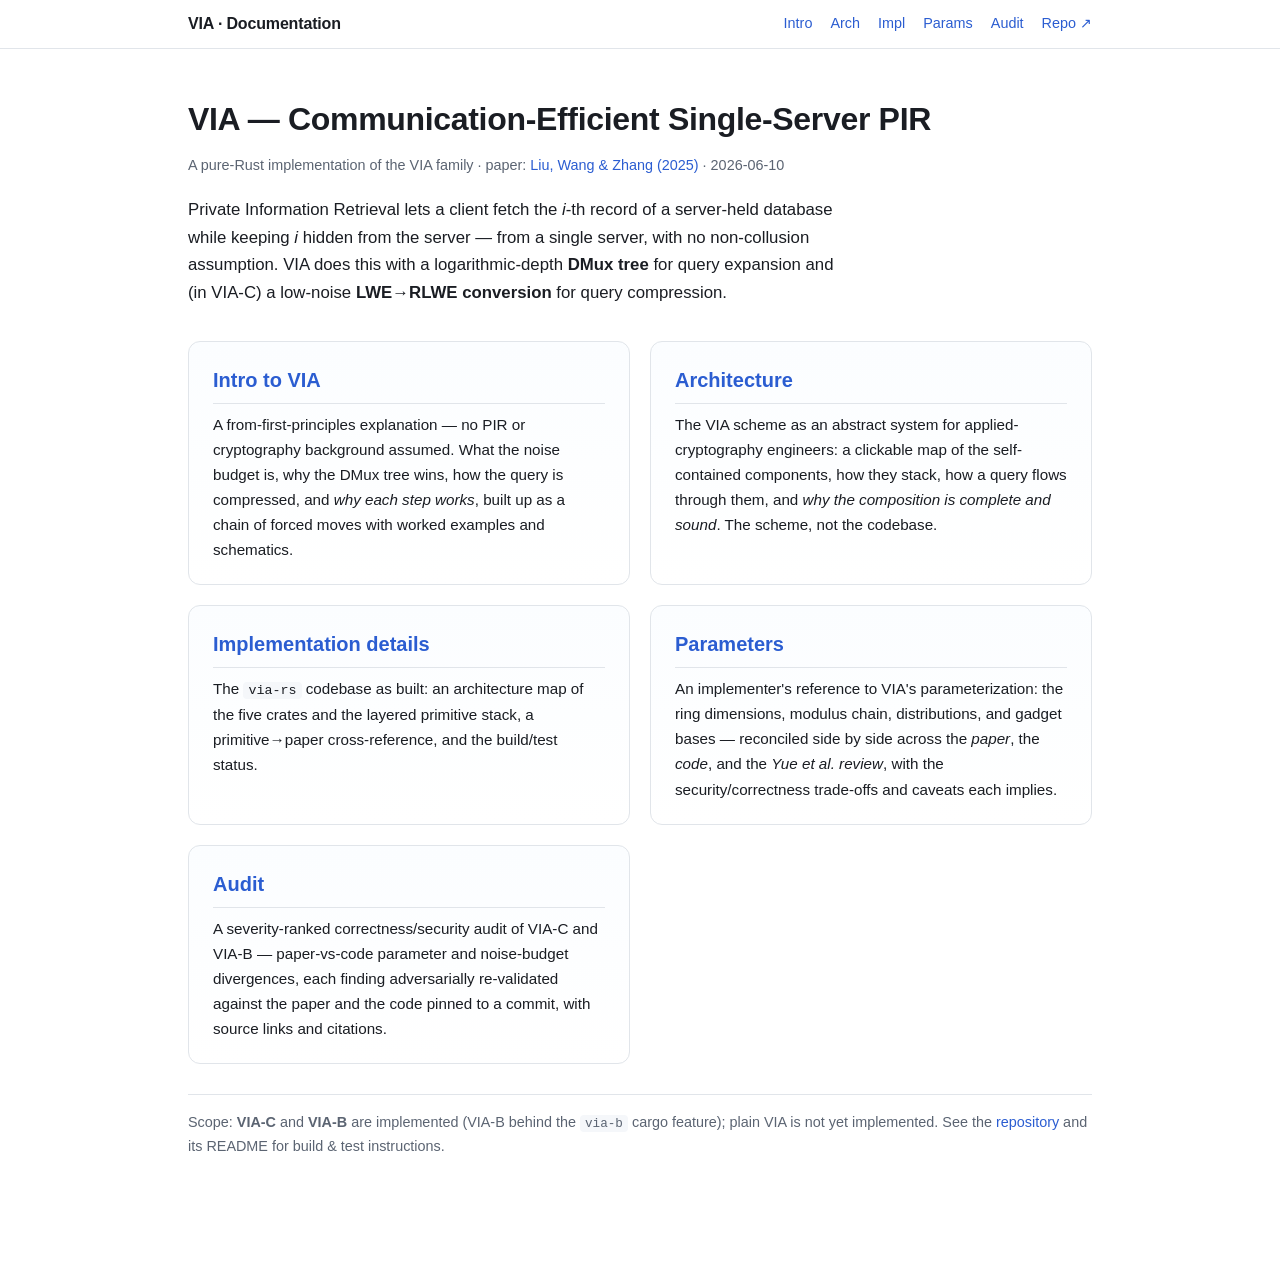
==== docs/index.html @ c0066546 "docs: drop trailing arrows from index card headings Co-Authored-By: Claude Opus 4.8 (1M context) <no" ====
<!DOCTYPE html>
<html lang="en">
<head>
<meta charset="utf-8" />
<meta name="viewport" content="width=device-width, initial-scale=1" />
<title>VIA — Documentation</title>
<link rel="stylesheet" href="style.css" />

</head>
<body>
<header class="site"><div class="site-inner">
  <a class="brand" href="index.html">VIA &middot; Documentation</a>
  <nav>
    <a href="intro.html">Intro</a>
    <a href="architecture.html">Arch</a>
    <a href="implementation.html">Impl</a>
    <a href="params.html">Params</a>
    <a href="audit.html">Audit</a>
    <a href="https://github.com/roynalnaruto/via-rs" target="_blank" rel="noopener">Repo &#8599;</a>
  </nav>
</div></header>
<div class="wrap">
  <div class="hero">
    <h1>VIA — Communication-Efficient Single-Server PIR</h1>
    <div class="meta">A pure-Rust implementation of the VIA family &middot; paper: <a href="https://eprint.iacr.org/2025/2074" target="_blank" rel="noopener">Liu, Wang &amp; Zhang (2025)</a> &middot; 2026-06-10</div>
    <p class="lead">Private Information Retrieval lets a client fetch the <em>i</em>-th record of a server-held database while keeping <em>i</em> hidden from the server &mdash; from a single server, with no non-collusion assumption. VIA does this with a logarithmic-depth <strong>DMux tree</strong> for query expansion and (in VIA-C) a low-noise <strong>LWE&rarr;RLWE conversion</strong> for query compression.</p>
  </div>
  <div class="cards">
    <a class="card" href="intro.html">
      <h2>Intro to VIA</h2>
      <p>A from-first-principles explanation &mdash; no PIR or cryptography background assumed. What the noise budget is, why the DMux tree wins, how the query is compressed, and <em>why each step works</em>, built up as a chain of forced moves with worked examples and schematics.</p>
    </a>
    <a class="card" href="architecture.html">
      <h2>Architecture</h2>
      <p>The VIA scheme as an abstract system for applied-cryptography engineers: a clickable map of the self-contained components, how they stack, how a query flows through them, and <em>why the composition is complete and sound</em>. The scheme, not the codebase.</p>
    </a>
    <a class="card" href="implementation.html">
      <h2>Implementation details</h2>
      <p>The <code>via-rs</code> codebase as built: an architecture map of the five crates and the layered primitive stack, a primitive&rarr;paper cross-reference, and the build/test status.</p>
    </a>
    <a class="card" href="params.html">
      <h2>Parameters</h2>
      <p>An implementer's reference to VIA's parameterization: the ring dimensions, modulus chain, distributions, and gadget bases &mdash; reconciled side by side across the <em>paper</em>, the <em>code</em>, and the <em>Yue et al. review</em>, with the security/correctness trade-offs and caveats each implies.</p>
    </a>
    <a class="card" href="audit.html">
      <h2>Audit</h2>
      <p>A severity-ranked correctness/security audit of VIA-C and VIA-B &mdash; paper-vs-code parameter and noise-budget divergences, each finding adversarially re-validated against the paper and the code pinned to a commit, with source links and citations.</p>
    </a>
  </div>
  <p class="foot-note">Scope: <strong>VIA-C</strong> and <strong>VIA-B</strong> are implemented (VIA-B behind the <code>via-b</code> cargo feature); plain VIA is not yet implemented. See the <a href="https://github.com/roynalnaruto/via-rs" target="_blank" rel="noopener">repository</a> and its README for build &amp; test instructions.</p>
</div>
</body>
</html>
---- docs/style.css ----
:root{--fg:#1a1d23;--muted:#5b6472;--bg:#fff;--soft:#f5f7fa;--line:#e1e5ea;--accent:#2b5dd1;
  --paper:#2b5dd1;--code:#1f9d6b;--infer:#b8860b;--flag:#c0392b;
  --crit:#c0392b;--high:#e67e22;--med:#d4a017;--low:#7f8c8d;--green:#1f9d6b;--red:#c0392b;}
*{box-sizing:border-box;}
body{font:16px/1.65 -apple-system,BlinkMacSystemFont,"Segoe UI",Roboto,Helvetica,Arial,sans-serif;color:var(--fg);background:var(--bg);margin:0;}
a{color:var(--accent);text-decoration:none;} a:hover{text-decoration:underline;}
code{background:var(--soft);padding:1px 5px;border-radius:4px;font-size:0.88em;font-family:"SF Mono","JetBrains Mono",Consolas,monospace;}
header.site{position:sticky;top:0;z-index:50;background:rgba(255,255,255,0.92);backdrop-filter:saturate(180%) blur(8px);border-bottom:1px solid var(--line);}
.site-inner{max-width:960px;margin:0 auto;padding:11px 28px;display:flex;align-items:center;gap:20px;flex-wrap:wrap;}
.brand{font-weight:700;letter-spacing:-0.01em;color:var(--fg);}
header.site nav{display:flex;gap:18px;font-size:0.9rem;margin-left:auto;}
header.site nav a.on{color:var(--fg);font-weight:650;border-bottom:2px solid var(--accent);}
.wrap{max-width:960px;margin:0 auto;padding:34px 28px 110px;}
.hero h1{font-size:2rem;margin:10px 0 8px;letter-spacing:-0.01em;}
.hero .meta{color:var(--muted);font-size:0.9rem;}
.hero .lead{font-size:1.05rem;margin:18px 0 8px;max-width:70ch;}
.page-title{font-size:1.9rem;margin:14px 0 18px;letter-spacing:-0.01em;}
.cards{display:grid;grid-template-columns:1fr 1fr;gap:20px;margin:34px 0 28px;}
@media(max-width:680px){.cards{grid-template-columns:1fr;}}
.card{display:block;border:1px solid var(--line);border-radius:12px;padding:22px 24px;background:linear-gradient(180deg,#fbfdff,#fff);transition:border-color .15s,box-shadow .15s,transform .15s;}
.card:hover{border-color:#bcd0f5;box-shadow:0 6px 22px rgba(43,93,209,0.10);transform:translateY(-2px);text-decoration:none;}
.card h2{margin:0 0 8px;font-size:1.25rem;color:var(--accent);}
.card p{margin:0;color:var(--fg);font-size:0.95rem;}
.foot-note{color:var(--muted);font-size:0.9rem;border-top:1px solid var(--line);padding-top:16px;margin-top:30px;}
h2{font-size:1.45rem;margin:46px 0 12px;padding-bottom:6px;border-bottom:1px solid var(--line);}
h3{font-size:1.3rem;margin:38px 0 12px;padding-bottom:6px;border-bottom:1px solid var(--line);}
h4{font-size:1.06rem;margin:24px 0 8px;color:var(--accent);}
p,li{color:var(--fg);}
table{border-collapse:collapse;width:100%;margin:16px 0;font-size:0.9rem;}
th,td{border:1px solid var(--line);padding:8px 11px;text-align:left;vertical-align:top;}
th{background:var(--soft);font-weight:600;} tbody tr:nth-child(even){background:#fafbfc;}
pre.mermaid{background:none;border:none;text-align:center;margin:10px 0;}
svg{max-width:100%;height:auto;}
figure.fig{margin:20px 0;text-align:center;} figure.fig figcaption{font-size:0.82rem;color:var(--muted);margin-top:8px;}
.example{background:#f3f8ff;border:1px solid #cfe0ff;border-radius:9px;padding:4px 22px 16px;margin:20px 0;}
.example h4{margin:16px 0 4px;}
.tag{display:inline-block;font-size:0.7rem;font-weight:700;text-transform:uppercase;letter-spacing:0.04em;padding:1px 7px;border-radius:4px;vertical-align:middle;color:#fff;}
.tag-paper{background:var(--paper);} .tag-code{background:var(--code);} .tag-infer{background:var(--infer);} .tag-flag{background:var(--flag);}
a.tag{text-decoration:none;} a.tag:hover{filter:brightness(1.12);text-decoration:none;} .tag-paper[title],.tag-code[title]{cursor:help;} a.tag.tag-code{cursor:pointer;}
a.srcref{font-family:"SF Mono",Consolas,monospace;white-space:nowrap;}
.legend{font-size:0.82rem;color:var(--muted);} .legend span{margin-right:14px;}
.key{font-size:0.8rem;color:var(--muted);}
.finding{border:1px solid var(--line);border-left-width:5px;border-radius:6px;padding:14px 16px;margin:16px 0;background:#fff;}
.finding.sev-critical{border-left-color:var(--crit);} .finding.sev-high{border-left-color:var(--high);}
.finding.sev-medium{border-left-color:var(--med);} .finding.sev-low{border-left-color:var(--low);} .finding.sev-good{border-left-color:var(--code);}
.finding .f-head{display:flex;align-items:baseline;gap:10px;flex-wrap:wrap;margin-bottom:6px;} .finding .f-title{font-weight:700;font-size:1.02rem;}
.sev{font-size:0.7rem;font-weight:700;text-transform:uppercase;padding:2px 8px;border-radius:4px;color:#fff;}
.sev-critical .sev{background:var(--crit);} .sev-high .sev{background:var(--high);} .sev-medium .sev{background:var(--med);} .sev-low .sev{background:var(--low);} .sev-good .sev{background:var(--code);}
.finding .loc{font-family:"SF Mono",Consolas,monospace;font-size:0.82rem;color:var(--muted);} .finding .conf{color:var(--muted);font-size:0.85rem;}
.callout{background:#fff8e1;border:1px solid #f0d98a;border-radius:6px;padding:12px 16px;margin:16px 0;} .callout.uncertain{background:#fdeceaff;border-color:#e8b4ad;}
sup a{font-size:0.72em;padding:0 1px;}
ol.footnotes{font-size:0.84rem;color:var(--muted);border-top:1px solid var(--line);margin-top:48px;padding-top:18px;} ol.footnotes li{margin-bottom:7px;}
@media print{a{color:var(--fg);} header.site{position:static;} .wrap{max-width:none;padding:0;} pre.mermaid,.finding{break-inside:avoid;}}
/* paper-tag hover tooltip (reliable, unlike the native title popup) */
.tag-paper{position:relative;}
.tag-paper[title]:hover::after{content:attr(title);position:absolute;left:0;bottom:150%;z-index:60;width:max-content;max-width:340px;white-space:normal;text-transform:none;letter-spacing:normal;font-weight:400;font-style:normal;font-size:0.78rem;line-height:1.4;color:#fff;background:#1a1d23;padding:7px 10px;border-radius:6px;box-shadow:0 4px 16px rgba(0,0,0,0.2);}
/* in-page nav: TOC line + back-to-top arrows */
h3,h4,.toc{scroll-margin-top:64px;}
.toc{font-size:0.92rem;margin:10px 0 4px;}
.toc a{white-space:nowrap;}
.totop{font-size:0.8em;margin:24px 0 -14px;}
.totop a{color:var(--muted);text-decoration:none;}
.totop a:hover{color:var(--accent);}
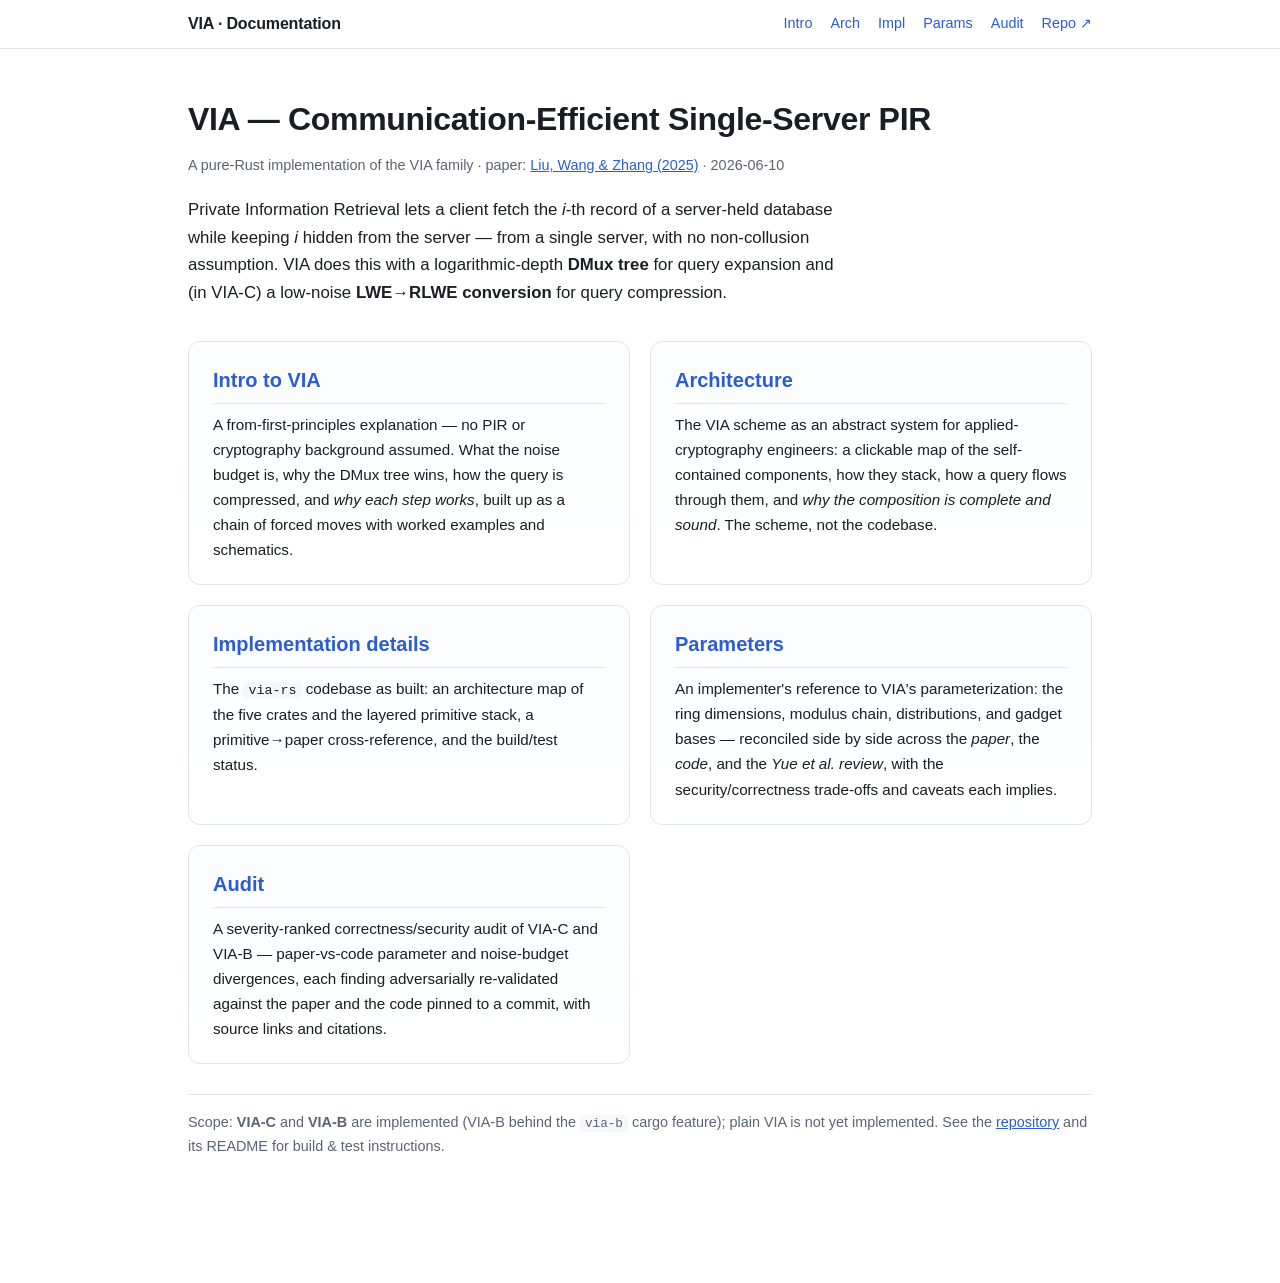
==== commit ae36dfce: "docs: accessibility pass (WCAG A/AA) across the site - Pill/severity colors darkened so white text m" ====
--- a/docs/index.html
+++ b/docs/index.html
@@ -19,7 +19,7 @@
     <a href="https://github.com/roynalnaruto/via-rs" target="_blank" rel="noopener">Repo &#8599;</a>
   </nav>
 </div></header>
-<div class="wrap">
+<div class="wrap" role="main">
   <div class="hero">
     <h1>VIA — Communication-Efficient Single-Server PIR</h1>
     <div class="meta">A pure-Rust implementation of the VIA family &middot; paper: <a href="https://eprint.iacr.org/2025/2074" target="_blank" rel="noopener">Liu, Wang &amp; Zhang (2025)</a> &middot; 2026-06-10</div>
--- a/docs/style.css
+++ b/docs/style.css
@@ -1,9 +1,14 @@
 :root{--fg:#1a1d23;--muted:#5b6472;--bg:#fff;--soft:#f5f7fa;--line:#e1e5ea;--accent:#2b5dd1;
-  --paper:#2b5dd1;--code:#1f9d6b;--infer:#b8860b;--flag:#c0392b;
-  --crit:#c0392b;--high:#e67e22;--med:#d4a017;--low:#7f8c8d;--green:#1f9d6b;--red:#c0392b;}
+  /* pill backgrounds: darkened so white text meets WCAG AA (>=4.5:1) at pill text size */
+  --paper:#2b5dd1;--code:#1a855b;--infer:#976e09;--flag:#c0392b;
+  --crit:#c0392b;--high:#af601a;--med:#926e10;--low:#6c7778;--green:#1a855b;--red:#c0392b;}
 *{box-sizing:border-box;}
 body{font:16px/1.65 -apple-system,BlinkMacSystemFont,"Segoe UI",Roboto,Helvetica,Arial,sans-serif;color:var(--fg);background:var(--bg);margin:0;}
 a{color:var(--accent);text-decoration:none;} a:hover{text-decoration:underline;}
+/* WCAG 1.4.1: links inside running text are underlined so they aren't distinguished by color alone */
+.wrap p a,.wrap li a,.wrap td a,.wrap th a,.hero .meta a,.callout a,.finding a,.example a,.toc a,.foot-note a,ol.footnotes a{text-decoration:underline;}
+#root a{text-decoration:underline;}
+.wrap a.tag,.wrap a.card,.wrap a.card *{text-decoration:none;}
 code{background:var(--soft);padding:1px 5px;border-radius:4px;font-size:0.88em;font-family:"SF Mono","JetBrains Mono",Consolas,monospace;}
 header.site{position:sticky;top:0;z-index:50;background:rgba(255,255,255,0.92);backdrop-filter:saturate(180%) blur(8px);border-bottom:1px solid var(--line);}
 .site-inner{max-width:960px;margin:0 auto;padding:11px 28px;display:flex;align-items:center;gap:20px;flex-wrap:wrap;}
@@ -16,7 +21,21 @@
 .hero .lead{font-size:1.05rem;margin:18px 0 8px;max-width:70ch;}
 .page-title{font-size:1.9rem;margin:14px 0 18px;letter-spacing:-0.01em;}
 .cards{display:grid;grid-template-columns:1fr 1fr;gap:20px;margin:34px 0 28px;}
-@media(max-width:680px){.cards{grid-template-columns:1fr;}}
+/* long content that must not widen the page on any screen */
+pre{overflow-x:auto;}
+.katex-display{overflow-x:auto;overflow-y:hidden;max-width:100%;padding:2px 0;}
+/* wide tables scroll inside a wrapper instead of widening (and zooming out) the page */
+.tscroll{overflow-x:auto;-webkit-overflow-scrolling:touch;max-width:100%;}
+@media(max-width:680px){
+  .cards{grid-template-columns:1fr;}
+  .wrap{padding:24px 16px 80px;}
+  .site-inner{padding:11px 16px;}
+  header.site nav{gap:14px;}
+  /* let long code / source refs / TOC entries wrap instead of overflowing */
+  code{overflow-wrap:anywhere;}
+  a.srcref{white-space:normal;}
+  .toc a{white-space:normal;}
+}
 .card{display:block;border:1px solid var(--line);border-radius:12px;padding:22px 24px;background:linear-gradient(180deg,#fbfdff,#fff);transition:border-color .15s,box-shadow .15s,transform .15s;}
 .card:hover{border-color:#bcd0f5;box-shadow:0 6px 22px rgba(43,93,209,0.10);transform:translateY(-2px);text-decoration:none;}
 .card h2{margin:0 0 8px;font-size:1.25rem;color:var(--accent);}
@@ -55,7 +74,7 @@
 .tag-paper{position:relative;}
 .tag-paper[title]:hover::after{content:attr(title);position:absolute;left:0;bottom:150%;z-index:60;width:max-content;max-width:340px;white-space:normal;text-transform:none;letter-spacing:normal;font-weight:400;font-style:normal;font-size:0.78rem;line-height:1.4;color:#fff;background:#1a1d23;padding:7px 10px;border-radius:6px;box-shadow:0 4px 16px rgba(0,0,0,0.2);}
 /* in-page nav: TOC line + back-to-top arrows */
-h3,h4,.toc{scroll-margin-top:64px;}
+h2,h3,h4,.toc{scroll-margin-top:64px;}
 .toc{font-size:0.92rem;margin:10px 0 4px;}
 .toc a{white-space:nowrap;}
 .totop{font-size:0.8em;margin:24px 0 -14px;}
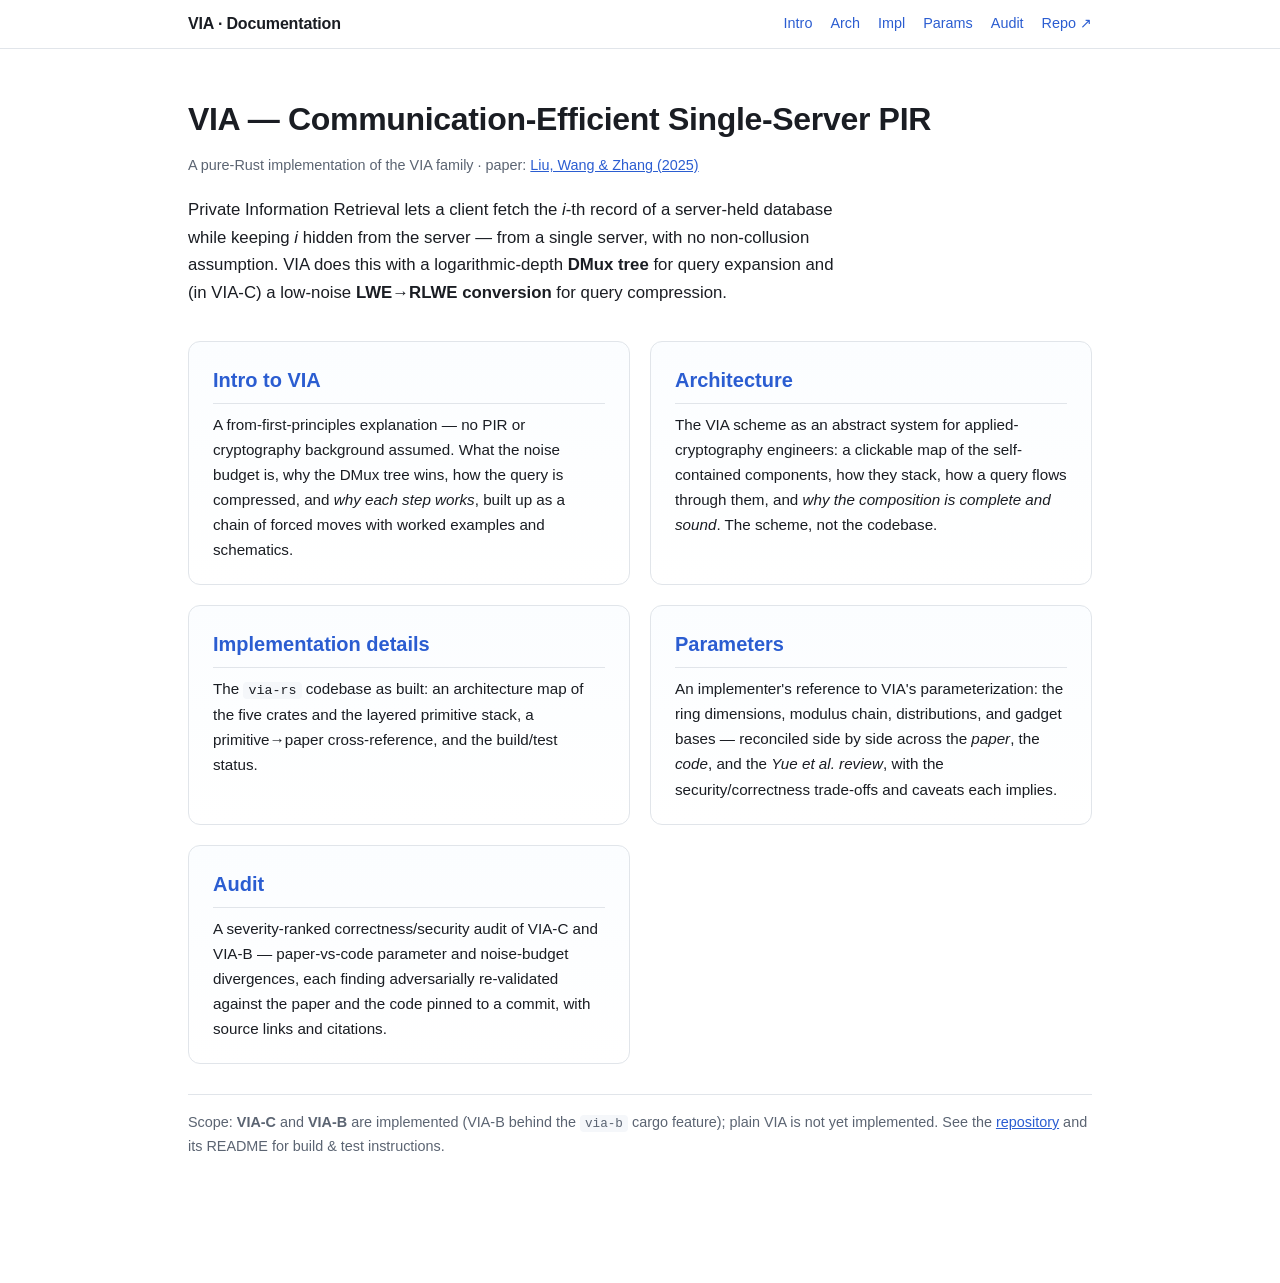
==== commit c2c1a917: "docs: correctness fixes (asymptotics, modulus claim, stray SHA) - implementation.html variant table:" ====
--- a/docs/index.html
+++ b/docs/index.html
@@ -22,7 +22,7 @@
 <div class="wrap" role="main">
   <div class="hero">
     <h1>VIA — Communication-Efficient Single-Server PIR</h1>
-    <div class="meta">A pure-Rust implementation of the VIA family &middot; paper: <a href="https://eprint.iacr.org/2025/2074" target="_blank" rel="noopener">Liu, Wang &amp; Zhang (2025)</a> &middot; 2026-06-10</div>
+    <div class="meta">A pure-Rust implementation of the VIA family &middot; paper: <a href="https://eprint.iacr.org/2025/2074" target="_blank" rel="noopener">Liu, Wang &amp; Zhang (2025)</a></div>
     <p class="lead">Private Information Retrieval lets a client fetch the <em>i</em>-th record of a server-held database while keeping <em>i</em> hidden from the server &mdash; from a single server, with no non-collusion assumption. VIA does this with a logarithmic-depth <strong>DMux tree</strong> for query expansion and (in VIA-C) a low-noise <strong>LWE&rarr;RLWE conversion</strong> for query compression.</p>
   </div>
   <div class="cards">
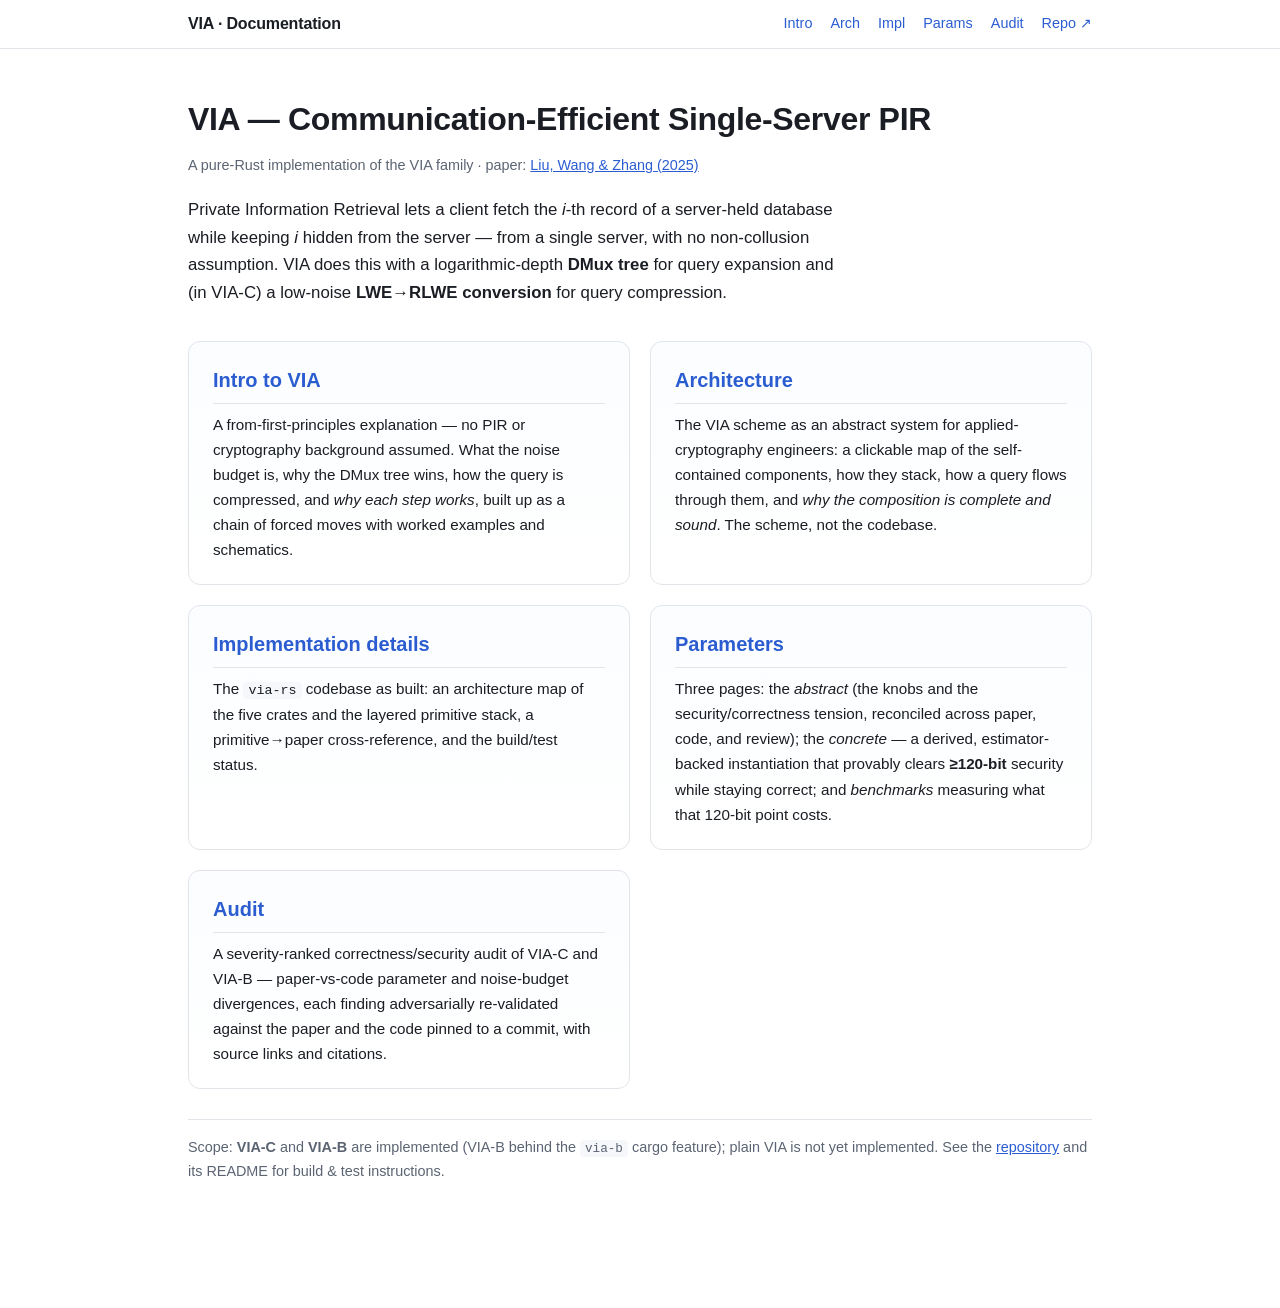
==== commit 0166d7ae: "Add estimator-backed ≥120-bit VIA-C instantiation + params docs The shipped VIA-C params are ~87-bit" ====
--- a/docs/index.html
+++ b/docs/index.html
@@ -40,7 +40,7 @@
     </a>
     <a class="card" href="params.html">
       <h2>Parameters</h2>
-      <p>An implementer's reference to VIA's parameterization: the ring dimensions, modulus chain, distributions, and gadget bases &mdash; reconciled side by side across the <em>paper</em>, the <em>code</em>, and the <em>Yue et al. review</em>, with the security/correctness trade-offs and caveats each implies.</p>
+      <p>Three pages: the <em>abstract</em> (the knobs and the security/correctness tension, reconciled across paper, code, and review); the <em>concrete</em> &mdash; a derived, estimator-backed instantiation that provably clears <strong>&ge;120-bit</strong> security while staying correct; and <em>benchmarks</em> measuring what that 120-bit point costs.</p>
     </a>
     <a class="card" href="audit.html">
       <h2>Audit</h2>
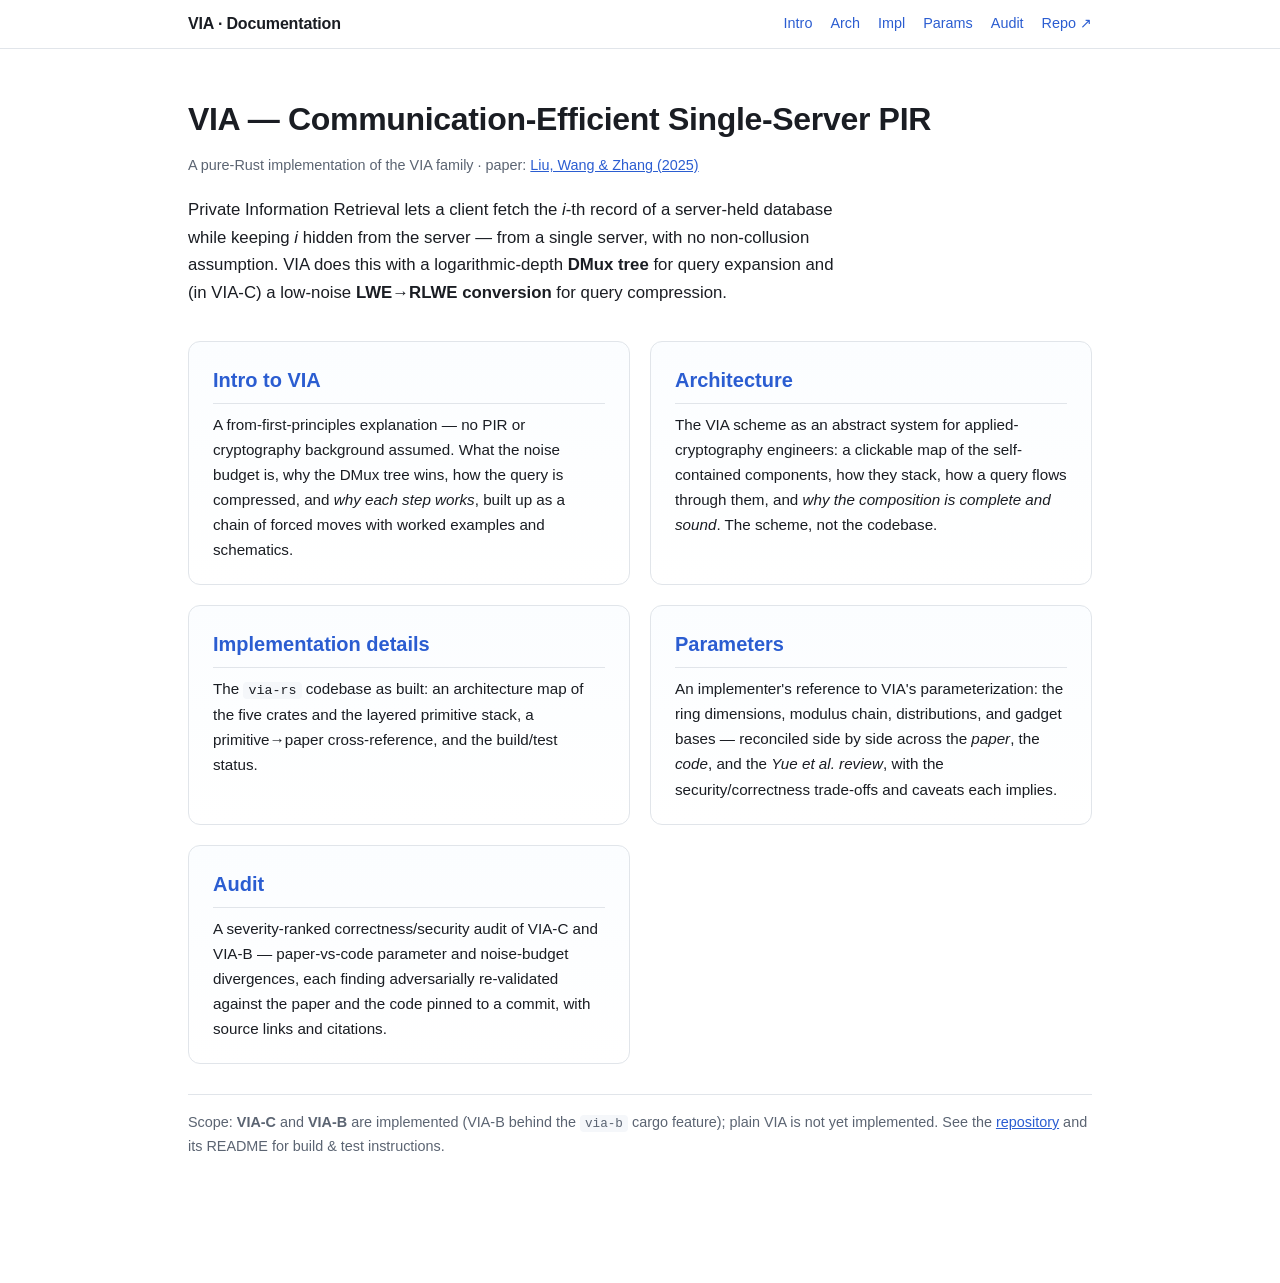
==== commit 615a3d3c: "Merge pull request #19 from roynalnaruto/fix/architecture-babel-pin docs: fix architecture render, m" ====
--- a/docs/index.html
+++ b/docs/index.html
@@ -40,7 +40,7 @@
     </a>
     <a class="card" href="params.html">
       <h2>Parameters</h2>
-      <p>Three pages: the <em>abstract</em> (the knobs and the security/correctness tension, reconciled across paper, code, and review); the <em>concrete</em> &mdash; a derived, estimator-backed instantiation that provably clears <strong>&ge;120-bit</strong> security while staying correct; and <em>benchmarks</em> measuring what that 120-bit point costs.</p>
+      <p>An implementer's reference to VIA's parameterization: the ring dimensions, modulus chain, distributions, and gadget bases &mdash; reconciled side by side across the <em>paper</em>, the <em>code</em>, and the <em>Yue et al. review</em>, with the security/correctness trade-offs and caveats each implies.</p>
     </a>
     <a class="card" href="audit.html">
       <h2>Audit</h2>
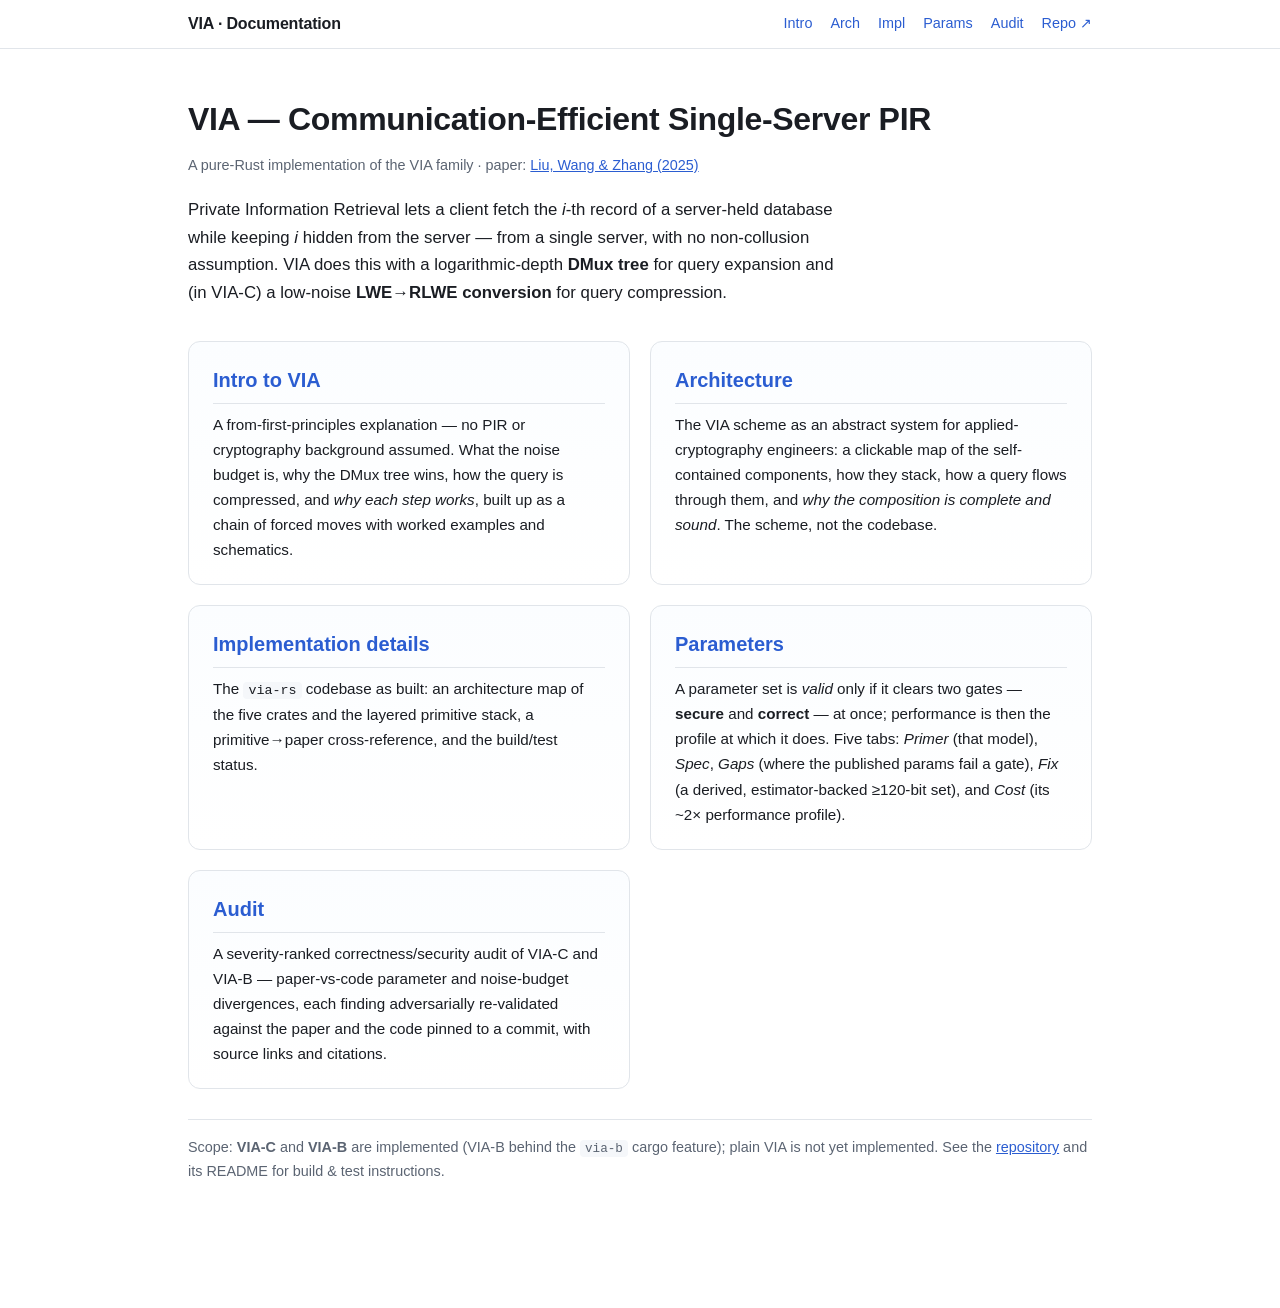
==== commit 6ddafdb7: "docs: add Params "Primer" tab — the validity model New params-primer.html as the section's front doo" ====
--- a/docs/index.html
+++ b/docs/index.html
@@ -14,7 +14,7 @@
     <a href="intro.html">Intro</a>
     <a href="architecture.html">Arch</a>
     <a href="implementation.html">Impl</a>
-    <a href="params.html">Params</a>
+    <a href="params-primer.html">Params</a>
     <a href="audit.html">Audit</a>
     <a href="https://github.com/roynalnaruto/via-rs" target="_blank" rel="noopener">Repo &#8599;</a>
   </nav>
@@ -38,9 +38,9 @@
       <h2>Implementation details</h2>
       <p>The <code>via-rs</code> codebase as built: an architecture map of the five crates and the layered primitive stack, a primitive&rarr;paper cross-reference, and the build/test status.</p>
     </a>
-    <a class="card" href="params.html">
+    <a class="card" href="params-primer.html">
       <h2>Parameters</h2>
-      <p>An implementer's reference to VIA's parameterization: the ring dimensions, modulus chain, distributions, and gadget bases &mdash; reconciled side by side across the <em>paper</em>, the <em>code</em>, and the <em>Yue et al. review</em>, with the security/correctness trade-offs and caveats each implies.</p>
+      <p>A parameter set is <em>valid</em> only if it clears two gates &mdash; <strong>secure</strong> and <strong>correct</strong> &mdash; at once; performance is then the profile at which it does. Five tabs: <em>Primer</em> (that model), <em>Spec</em>, <em>Gaps</em> (where the published params fail a gate), <em>Fix</em> (a derived, estimator-backed &ge;120-bit set), and <em>Cost</em> (its ~2&times; performance profile).</p>
     </a>
     <a class="card" href="audit.html">
       <h2>Audit</h2>
--- a/docs/style.css
+++ b/docs/style.css
@@ -80,3 +80,23 @@
 .totop{font-size:0.8em;margin:24px 0 -14px;}
 .totop a{color:var(--muted);text-decoration:none;}
 .totop a:hover{color:var(--accent);}
+/* params section tabs: underline style; the active tab carries its section colour */
+.subnav{display:flex;flex-wrap:wrap;gap:2px;margin:8px 0 18px;border-bottom:2px solid var(--line);}
+.subnav-item{display:inline-block;padding:9px 18px;color:var(--muted);background:none;
+  font-size:1.14rem;font-weight:600;letter-spacing:0.01em;line-height:1.2;text-decoration:none;
+  border-bottom:2px solid transparent;margin-bottom:-2px;transition:color .15s,border-color .15s;}
+.subnav a.subnav-item:hover{color:var(--fg);border-bottom-color:var(--line);text-decoration:none;}
+.subnav-item.current{cursor:default;}
+.subnav-item.current.sn-primer{color:#6741d9;border-bottom-color:#6741d9;}
+.subnav-item.current.sn-spec{color:#2b5dd1;border-bottom-color:#2b5dd1;}
+.subnav-item.current.sn-gaps{color:#c0392b;border-bottom-color:#c0392b;}
+.subnav-item.current.sn-fix{color:#1a855b;border-bottom-color:#1a855b;}
+.subnav-item.current.sn-cost{color:#b5510a;border-bottom-color:#b5510a;}
+.subnav-desc{color:var(--muted);font-size:1.02rem;line-height:1.55;margin:0 0 22px;max-width:72ch;}
+/* Section nav (left, vertical) + tag legend (right, vertical), centres aligned */
+.navlegend{display:flex;justify-content:space-between;align-items:center;gap:40px;flex-wrap:wrap;margin:14px 0 26px;}
+.navlegend .toc{order:0;display:flex;flex-direction:column;gap:8px;margin:0;}
+.navlegend .toc a{white-space:nowrap;}
+.navlegend .legend{order:1;display:flex;flex-direction:column;align-items:flex-start;gap:9px;margin:0;}
+.navlegend .legend span{margin-right:0;}
+@media (max-width:640px){.navlegend{gap:18px;}}
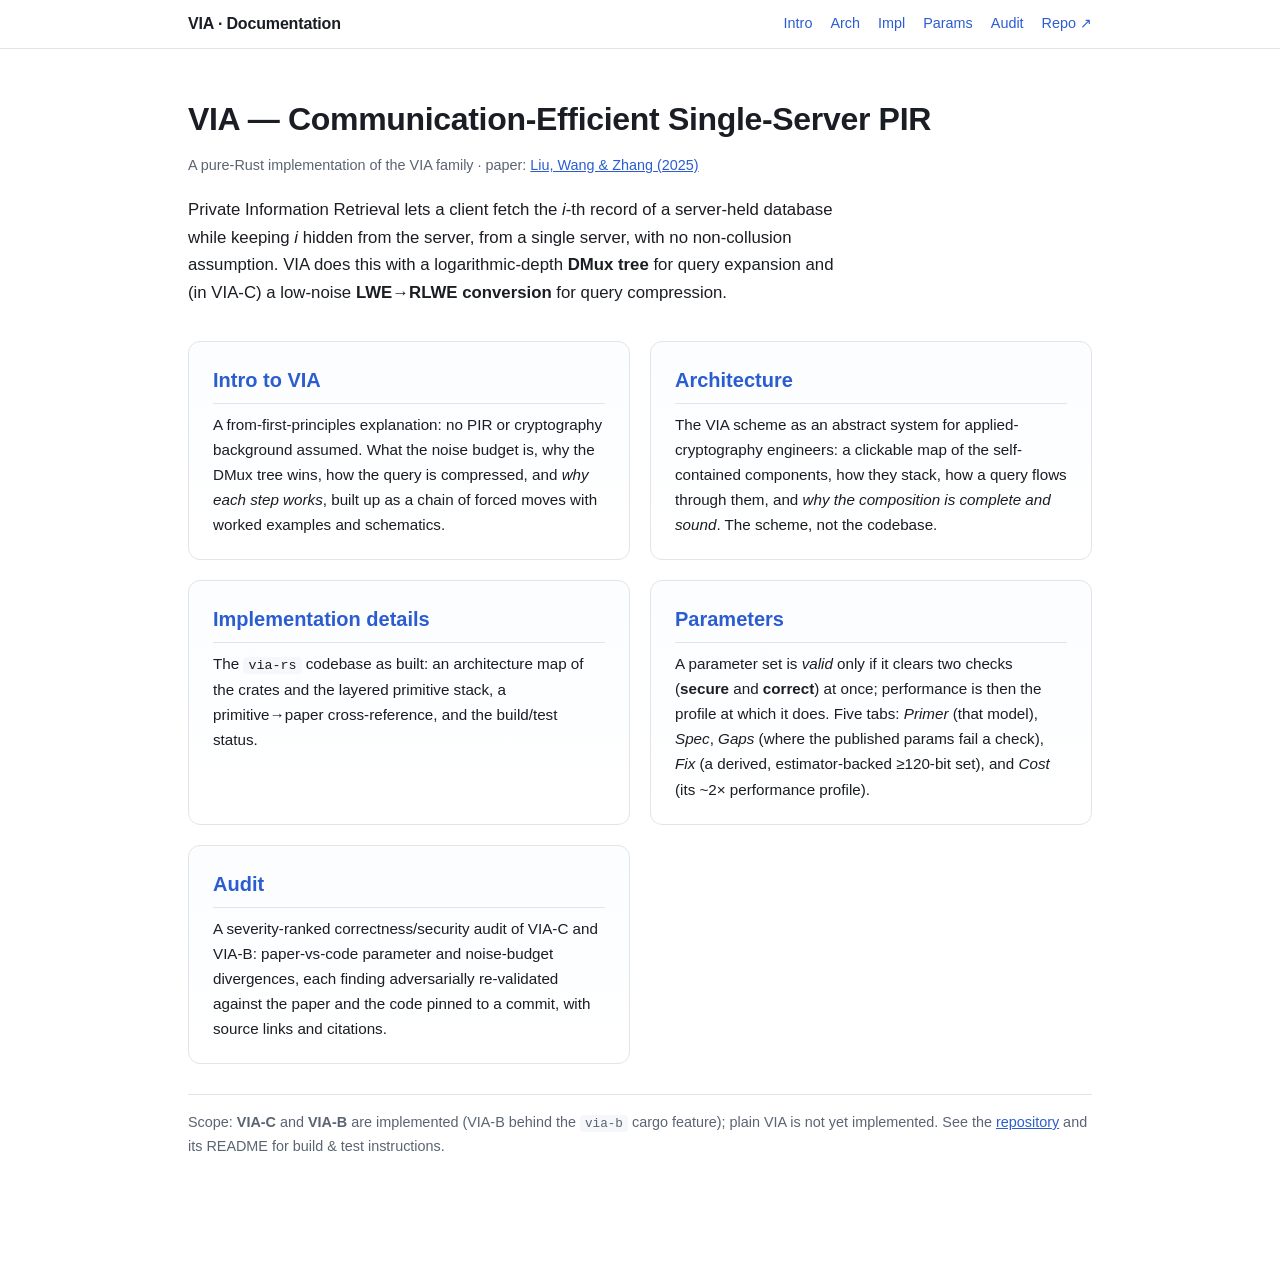
==== commit 180984d8: "docs proof-reading Co-Authored-By: Claude Opus 4.8 (1M context) <noreply@anthropic.com>" ====
--- a/docs/index.html
+++ b/docs/index.html
@@ -23,12 +23,12 @@
   <div class="hero">
     <h1>VIA — Communication-Efficient Single-Server PIR</h1>
     <div class="meta">A pure-Rust implementation of the VIA family &middot; paper: <a href="https://eprint.iacr.org/2025/2074" target="_blank" rel="noopener">Liu, Wang &amp; Zhang (2025)</a></div>
-    <p class="lead">Private Information Retrieval lets a client fetch the <em>i</em>-th record of a server-held database while keeping <em>i</em> hidden from the server &mdash; from a single server, with no non-collusion assumption. VIA does this with a logarithmic-depth <strong>DMux tree</strong> for query expansion and (in VIA-C) a low-noise <strong>LWE&rarr;RLWE conversion</strong> for query compression.</p>
+    <p class="lead">Private Information Retrieval lets a client fetch the <em>i</em>-th record of a server-held database while keeping <em>i</em> hidden from the server, from a single server, with no non-collusion assumption. VIA does this with a logarithmic-depth <strong>DMux tree</strong> for query expansion and (in VIA-C) a low-noise <strong>LWE&rarr;RLWE conversion</strong> for query compression.</p>
   </div>
   <div class="cards">
     <a class="card" href="intro.html">
       <h2>Intro to VIA</h2>
-      <p>A from-first-principles explanation &mdash; no PIR or cryptography background assumed. What the noise budget is, why the DMux tree wins, how the query is compressed, and <em>why each step works</em>, built up as a chain of forced moves with worked examples and schematics.</p>
+      <p>A from-first-principles explanation: no PIR or cryptography background assumed. What the noise budget is, why the DMux tree wins, how the query is compressed, and <em>why each step works</em>, built up as a chain of forced moves with worked examples and schematics.</p>
     </a>
     <a class="card" href="architecture.html">
       <h2>Architecture</h2>
@@ -36,15 +36,15 @@
     </a>
     <a class="card" href="implementation.html">
       <h2>Implementation details</h2>
-      <p>The <code>via-rs</code> codebase as built: an architecture map of the five crates and the layered primitive stack, a primitive&rarr;paper cross-reference, and the build/test status.</p>
+      <p>The <code>via-rs</code> codebase as built: an architecture map of the crates and the layered primitive stack, a primitive&rarr;paper cross-reference, and the build/test status.</p>
     </a>
     <a class="card" href="params-primer.html">
       <h2>Parameters</h2>
-      <p>A parameter set is <em>valid</em> only if it clears two gates &mdash; <strong>secure</strong> and <strong>correct</strong> &mdash; at once; performance is then the profile at which it does. Five tabs: <em>Primer</em> (that model), <em>Spec</em>, <em>Gaps</em> (where the published params fail a gate), <em>Fix</em> (a derived, estimator-backed &ge;120-bit set), and <em>Cost</em> (its ~2&times; performance profile).</p>
+      <p>A parameter set is <em>valid</em> only if it clears two checks (<strong>secure</strong> and <strong>correct</strong>) at once; performance is then the profile at which it does. Five tabs: <em>Primer</em> (that model), <em>Spec</em>, <em>Gaps</em> (where the published params fail a check), <em>Fix</em> (a derived, estimator-backed &ge;120-bit set), and <em>Cost</em> (its ~2&times; performance profile).</p>
     </a>
     <a class="card" href="audit.html">
       <h2>Audit</h2>
-      <p>A severity-ranked correctness/security audit of VIA-C and VIA-B &mdash; paper-vs-code parameter and noise-budget divergences, each finding adversarially re-validated against the paper and the code pinned to a commit, with source links and citations.</p>
+      <p>A severity-ranked correctness/security audit of VIA-C and VIA-B: paper-vs-code parameter and noise-budget divergences, each finding adversarially re-validated against the paper and the code pinned to a commit, with source links and citations.</p>
     </a>
   </div>
   <p class="foot-note">Scope: <strong>VIA-C</strong> and <strong>VIA-B</strong> are implemented (VIA-B behind the <code>via-b</code> cargo feature); plain VIA is not yet implemented. See the <a href="https://github.com/roynalnaruto/via-rs" target="_blank" rel="noopener">repository</a> and its README for build &amp; test instructions.</p>
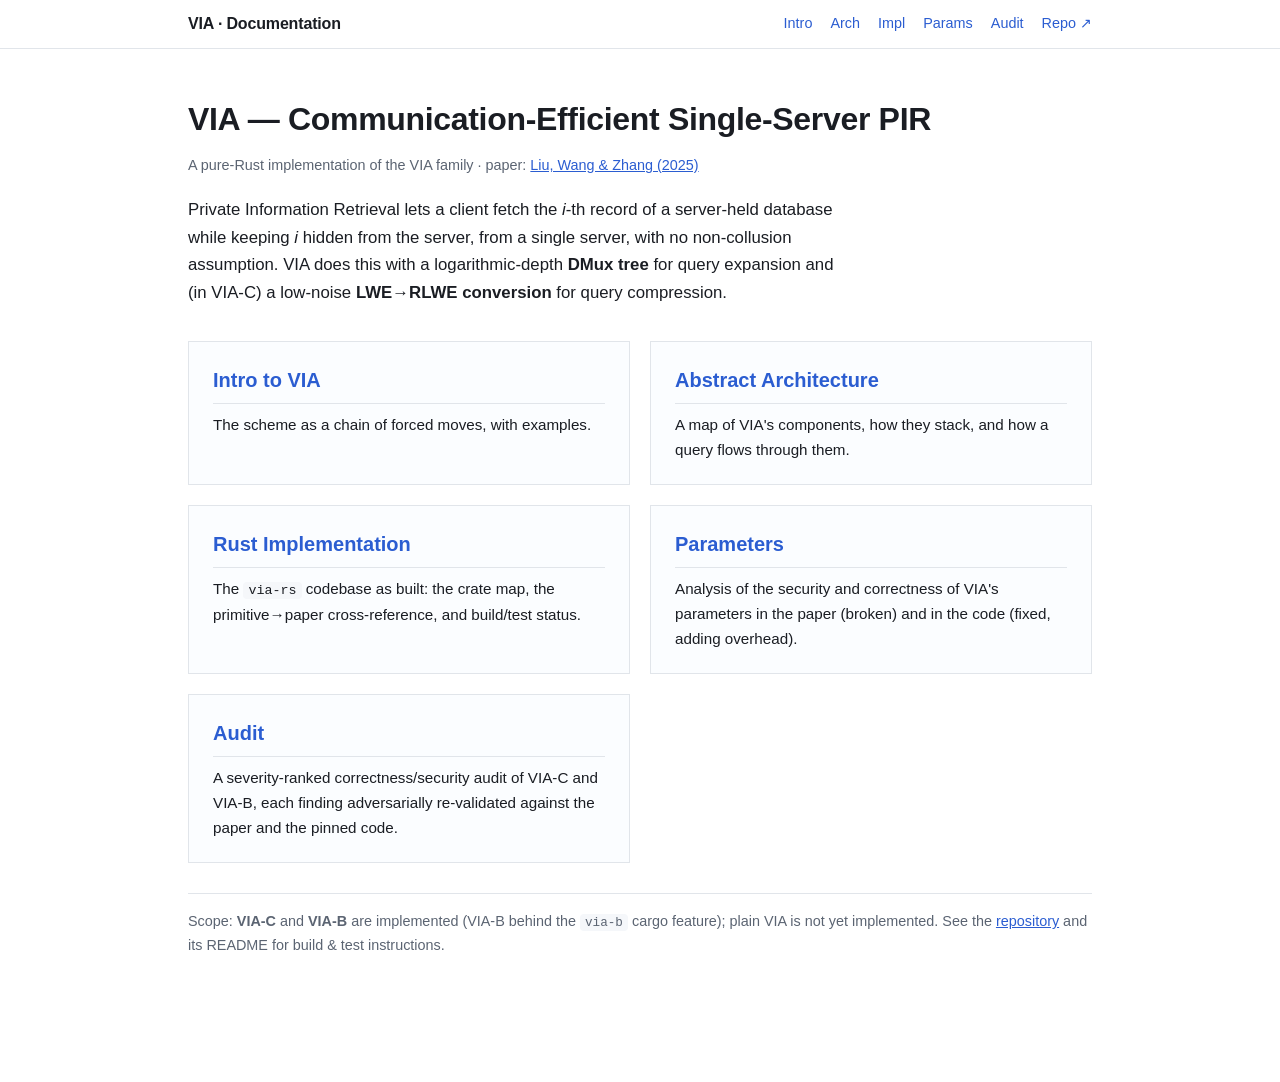
==== commit e4109171: "docs: final proof read" ====
--- a/docs/index.html
+++ b/docs/index.html
@@ -28,23 +28,23 @@
   <div class="cards">
     <a class="card" href="intro.html">
       <h2>Intro to VIA</h2>
-      <p>A from-first-principles explanation: no PIR or cryptography background assumed. What the noise budget is, why the DMux tree wins, how the query is compressed, and <em>why each step works</em>, built up as a chain of forced moves with worked examples and schematics.</p>
+      <p>The scheme as a chain of forced moves, with examples.</p>
     </a>
     <a class="card" href="architecture.html">
-      <h2>Architecture</h2>
-      <p>The VIA scheme as an abstract system for applied-cryptography engineers: a clickable map of the self-contained components, how they stack, how a query flows through them, and <em>why the composition is complete and sound</em>. The scheme, not the codebase.</p>
+      <h2>Abstract Architecture</h2>
+      <p>A map of VIA's components, how they stack, and how a query flows through them.</p>
     </a>
     <a class="card" href="implementation.html">
-      <h2>Implementation details</h2>
-      <p>The <code>via-rs</code> codebase as built: an architecture map of the crates and the layered primitive stack, a primitive&rarr;paper cross-reference, and the build/test status.</p>
+      <h2>Rust Implementation</h2>
+      <p>The <code>via-rs</code> codebase as built: the crate map, the primitive&rarr;paper cross-reference, and build/test status.</p>
     </a>
     <a class="card" href="params-primer.html">
       <h2>Parameters</h2>
-      <p>A parameter set is <em>valid</em> only if it clears two checks (<strong>secure</strong> and <strong>correct</strong>) at once; performance is then the profile at which it does. Five tabs: <em>Primer</em> (that model), <em>Spec</em>, <em>Gaps</em> (where the published params fail a check), <em>Fix</em> (a derived, estimator-backed &ge;120-bit set), and <em>Cost</em> (its ~2&times; performance profile).</p>
+      <p>Analysis of the security and correctness of VIA's parameters in the paper (broken) and in the code (fixed, adding overhead).</p>
     </a>
     <a class="card" href="audit.html">
       <h2>Audit</h2>
-      <p>A severity-ranked correctness/security audit of VIA-C and VIA-B: paper-vs-code parameter and noise-budget divergences, each finding adversarially re-validated against the paper and the code pinned to a commit, with source links and citations.</p>
+      <p>A severity-ranked correctness/security audit of VIA-C and VIA-B, each finding adversarially re-validated against the paper and the pinned code.</p>
     </a>
   </div>
   <p class="foot-note">Scope: <strong>VIA-C</strong> and <strong>VIA-B</strong> are implemented (VIA-B behind the <code>via-b</code> cargo feature); plain VIA is not yet implemented. See the <a href="https://github.com/roynalnaruto/via-rs" target="_blank" rel="noopener">repository</a> and its README for build &amp; test instructions.</p>
--- a/docs/style.css
+++ b/docs/style.css
@@ -36,10 +36,12 @@
   a.srcref{white-space:normal;}
   .toc a{white-space:normal;}
 }
-.card{display:block;border:1px solid var(--line);border-radius:12px;padding:22px 24px;background:linear-gradient(180deg,#fbfdff,#fff);transition:border-color .15s,box-shadow .15s,transform .15s;}
-.card:hover{border-color:#bcd0f5;box-shadow:0 6px 22px rgba(43,93,209,0.10);transform:translateY(-2px);text-decoration:none;}
-.card h2{margin:0 0 8px;font-size:1.25rem;color:var(--accent);}
-.card p{margin:0;color:var(--fg);font-size:0.95rem;}
+.card{display:block;border:1px solid var(--line);border-radius:0;padding:22px 24px;background:#fbfdff;transition:background-color .15s,border-color .15s,box-shadow .15s,transform .15s;}
+.card:hover{background-color:var(--accent);border-color:var(--accent);box-shadow:0 8px 24px rgba(43,93,209,0.25);transform:translateY(-2px);text-decoration:none;}
+.card h2{margin:0 0 8px;font-size:1.25rem;color:var(--accent);transition:color .15s;}
+.card p{margin:0;color:var(--fg);font-size:0.95rem;transition:color .15s;}
+.card:hover h2,.card:hover p,.card:hover em,.card:hover strong{color:#fff;}
+.card:hover code{background:rgba(255,255,255,0.18);color:#fff;}
 .foot-note{color:var(--muted);font-size:0.9rem;border-top:1px solid var(--line);padding-top:16px;margin-top:30px;}
 h2{font-size:1.45rem;margin:46px 0 12px;padding-bottom:6px;border-bottom:1px solid var(--line);}
 h3{font-size:1.3rem;margin:38px 0 12px;padding-bottom:6px;border-bottom:1px solid var(--line);}
